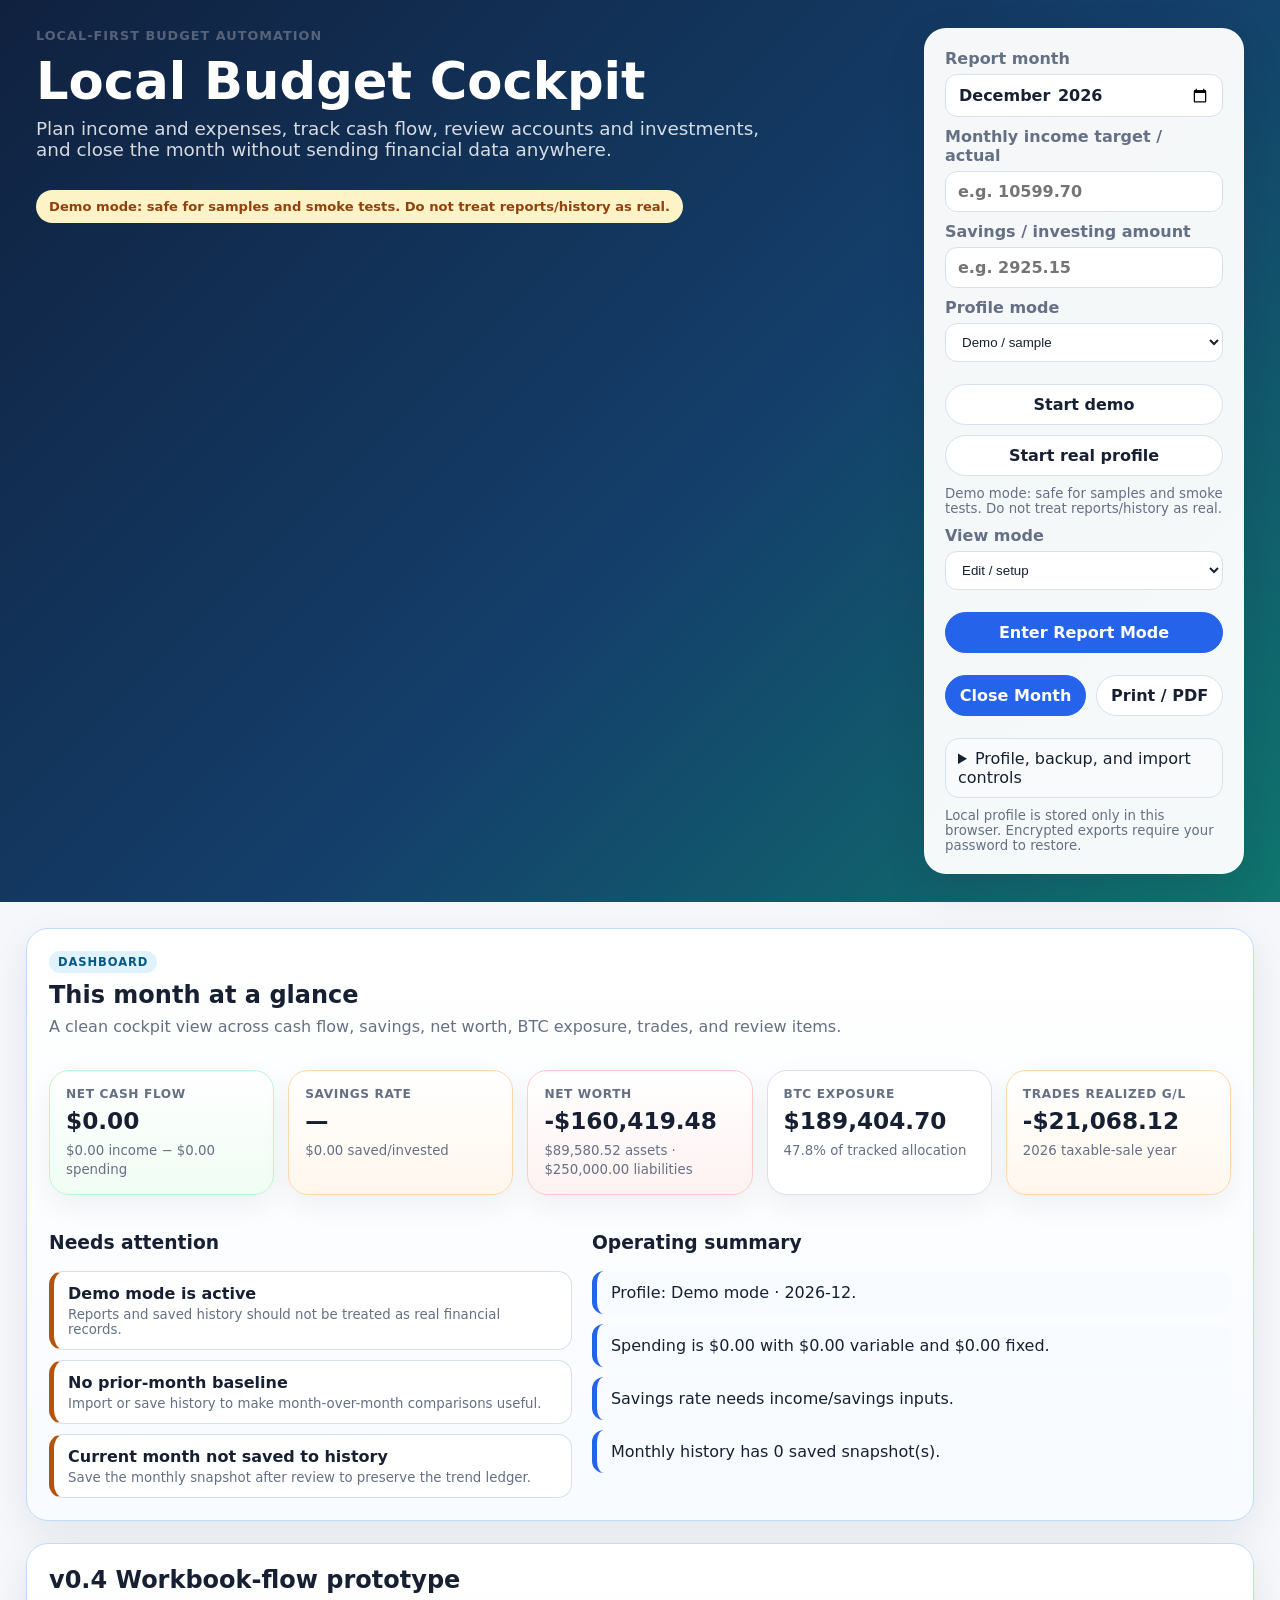
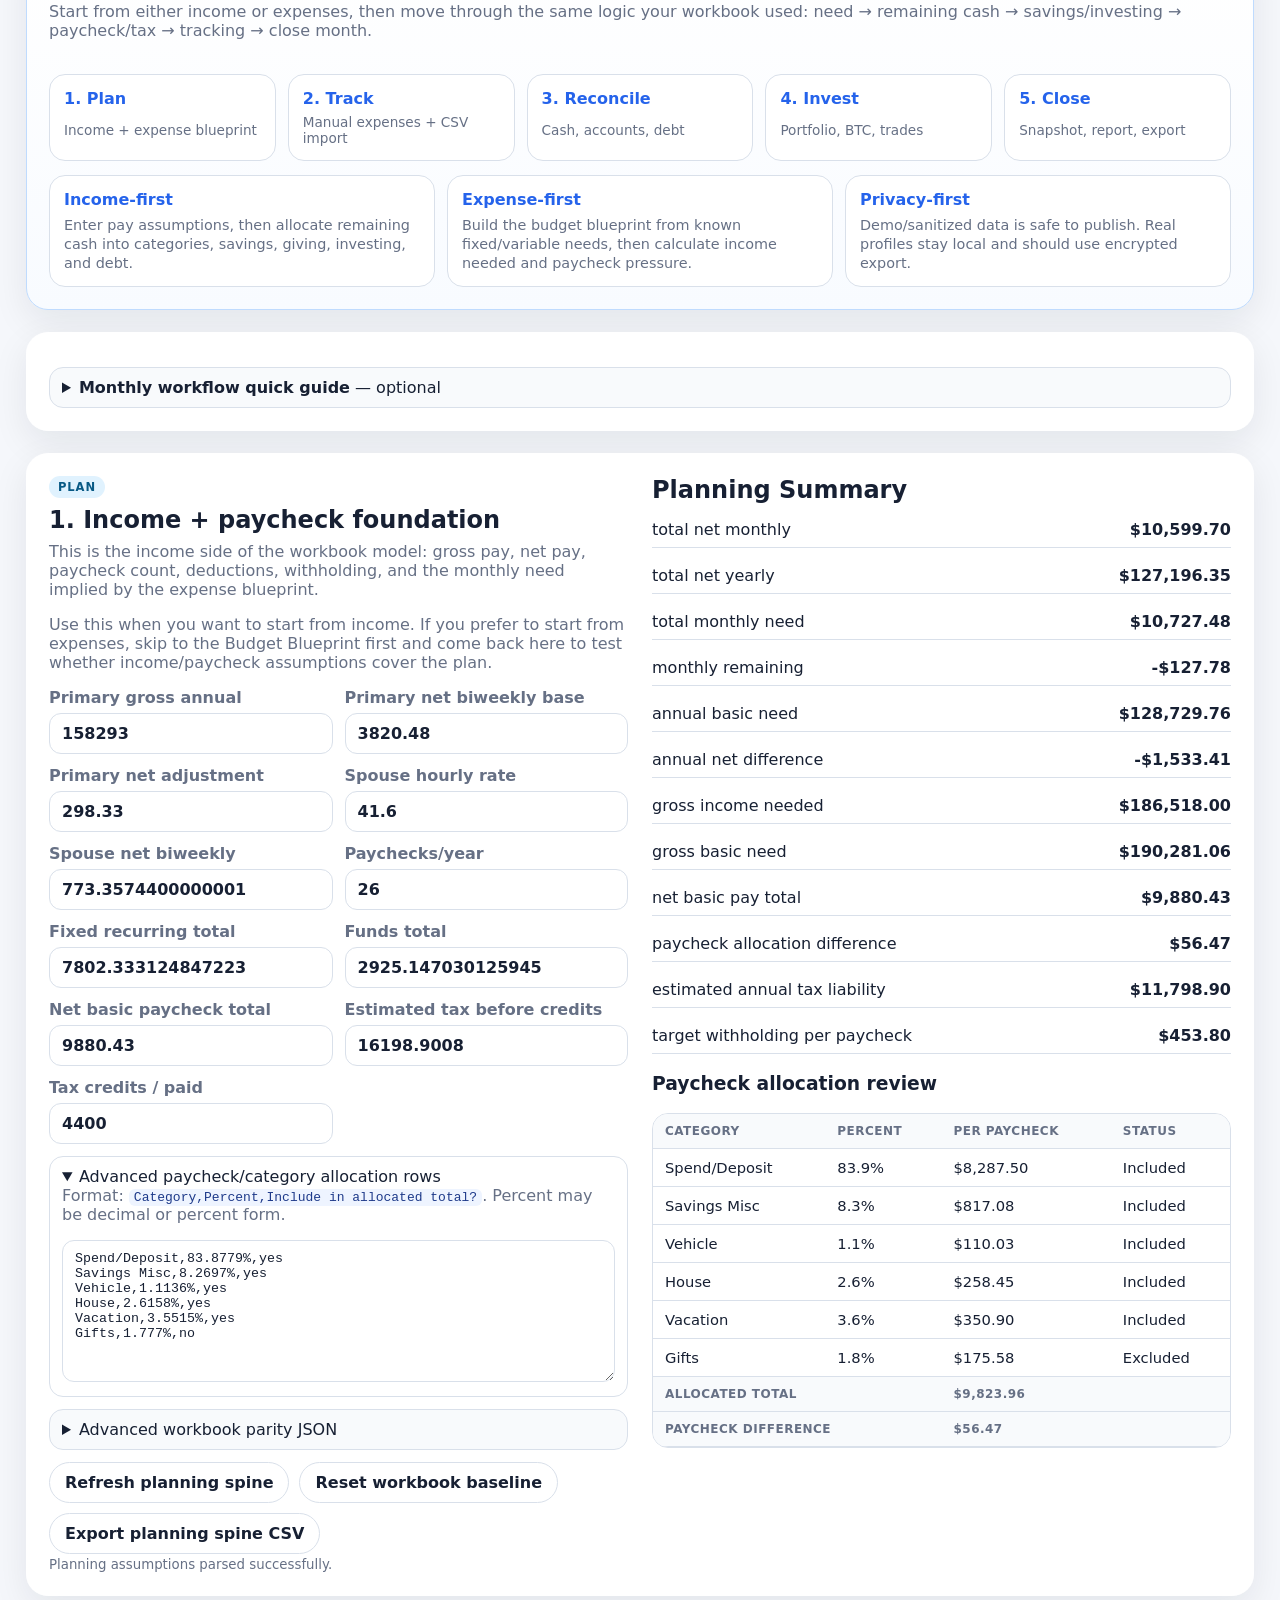
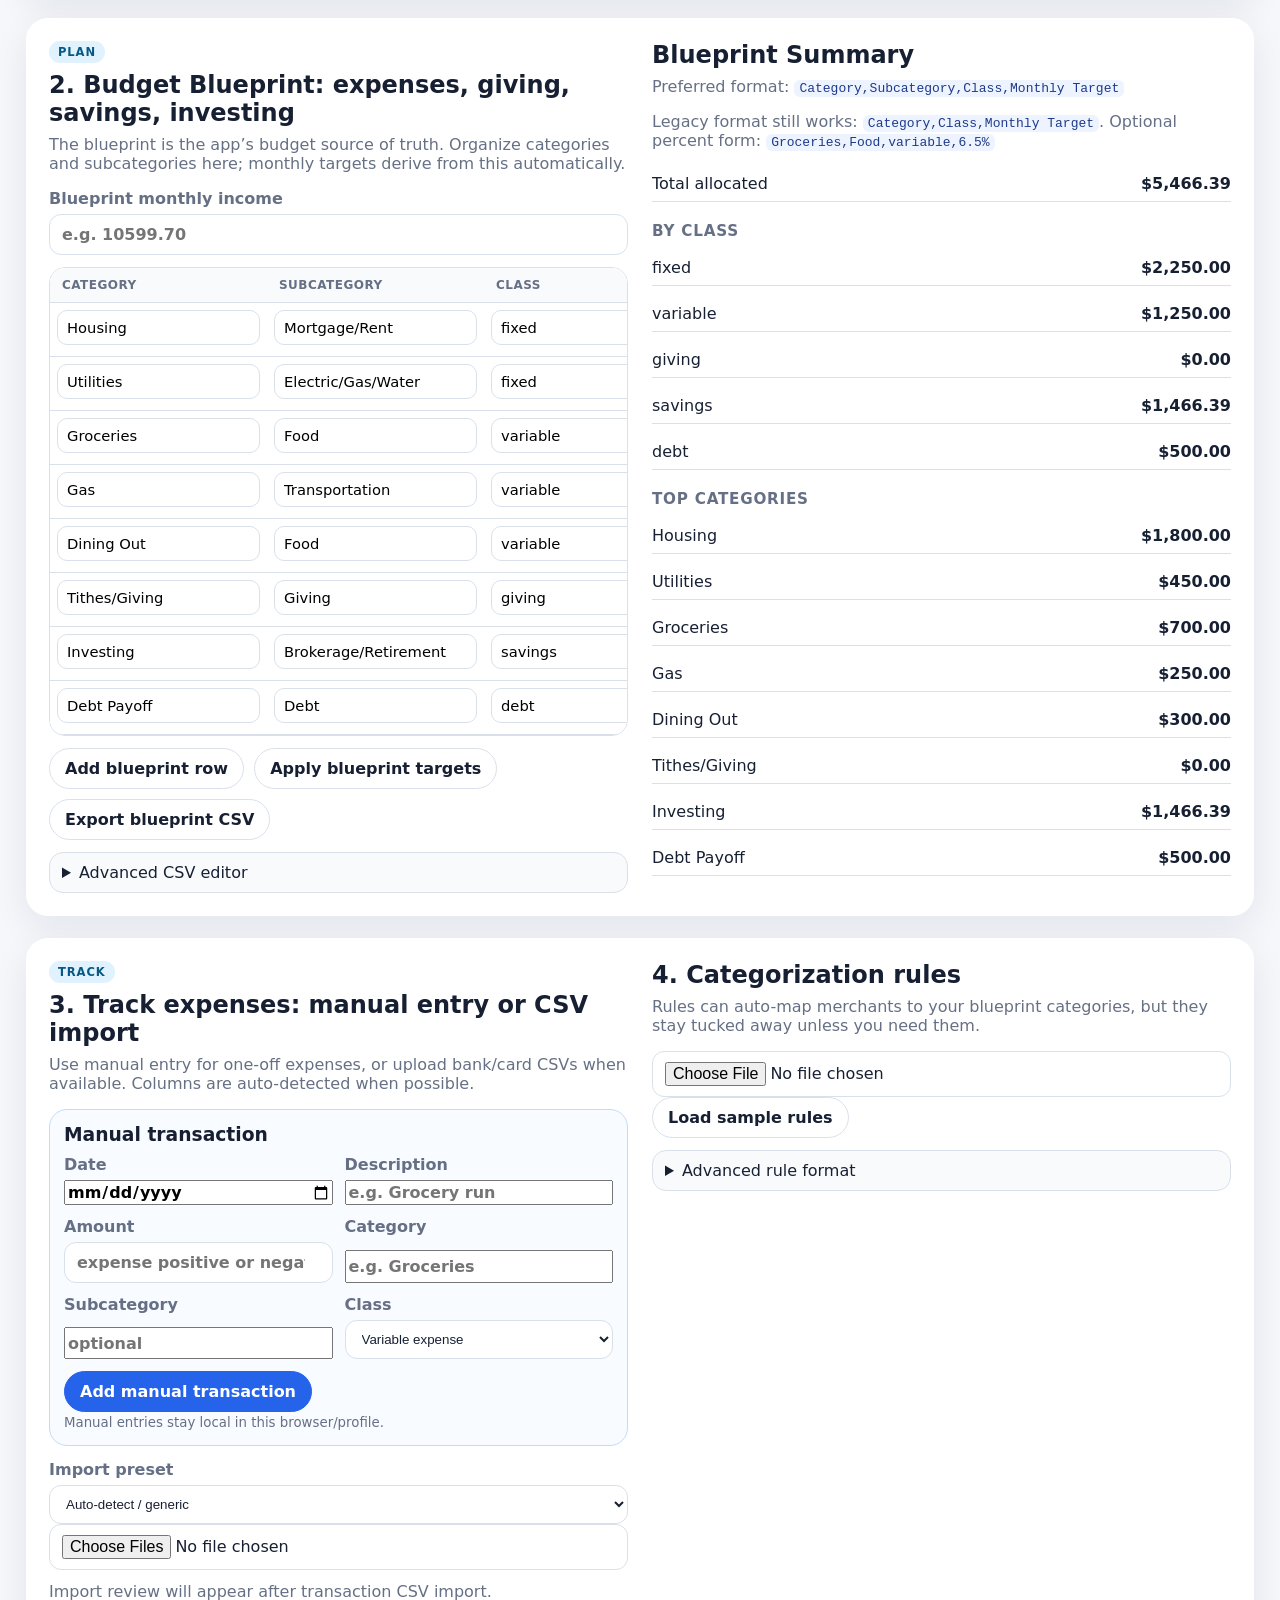
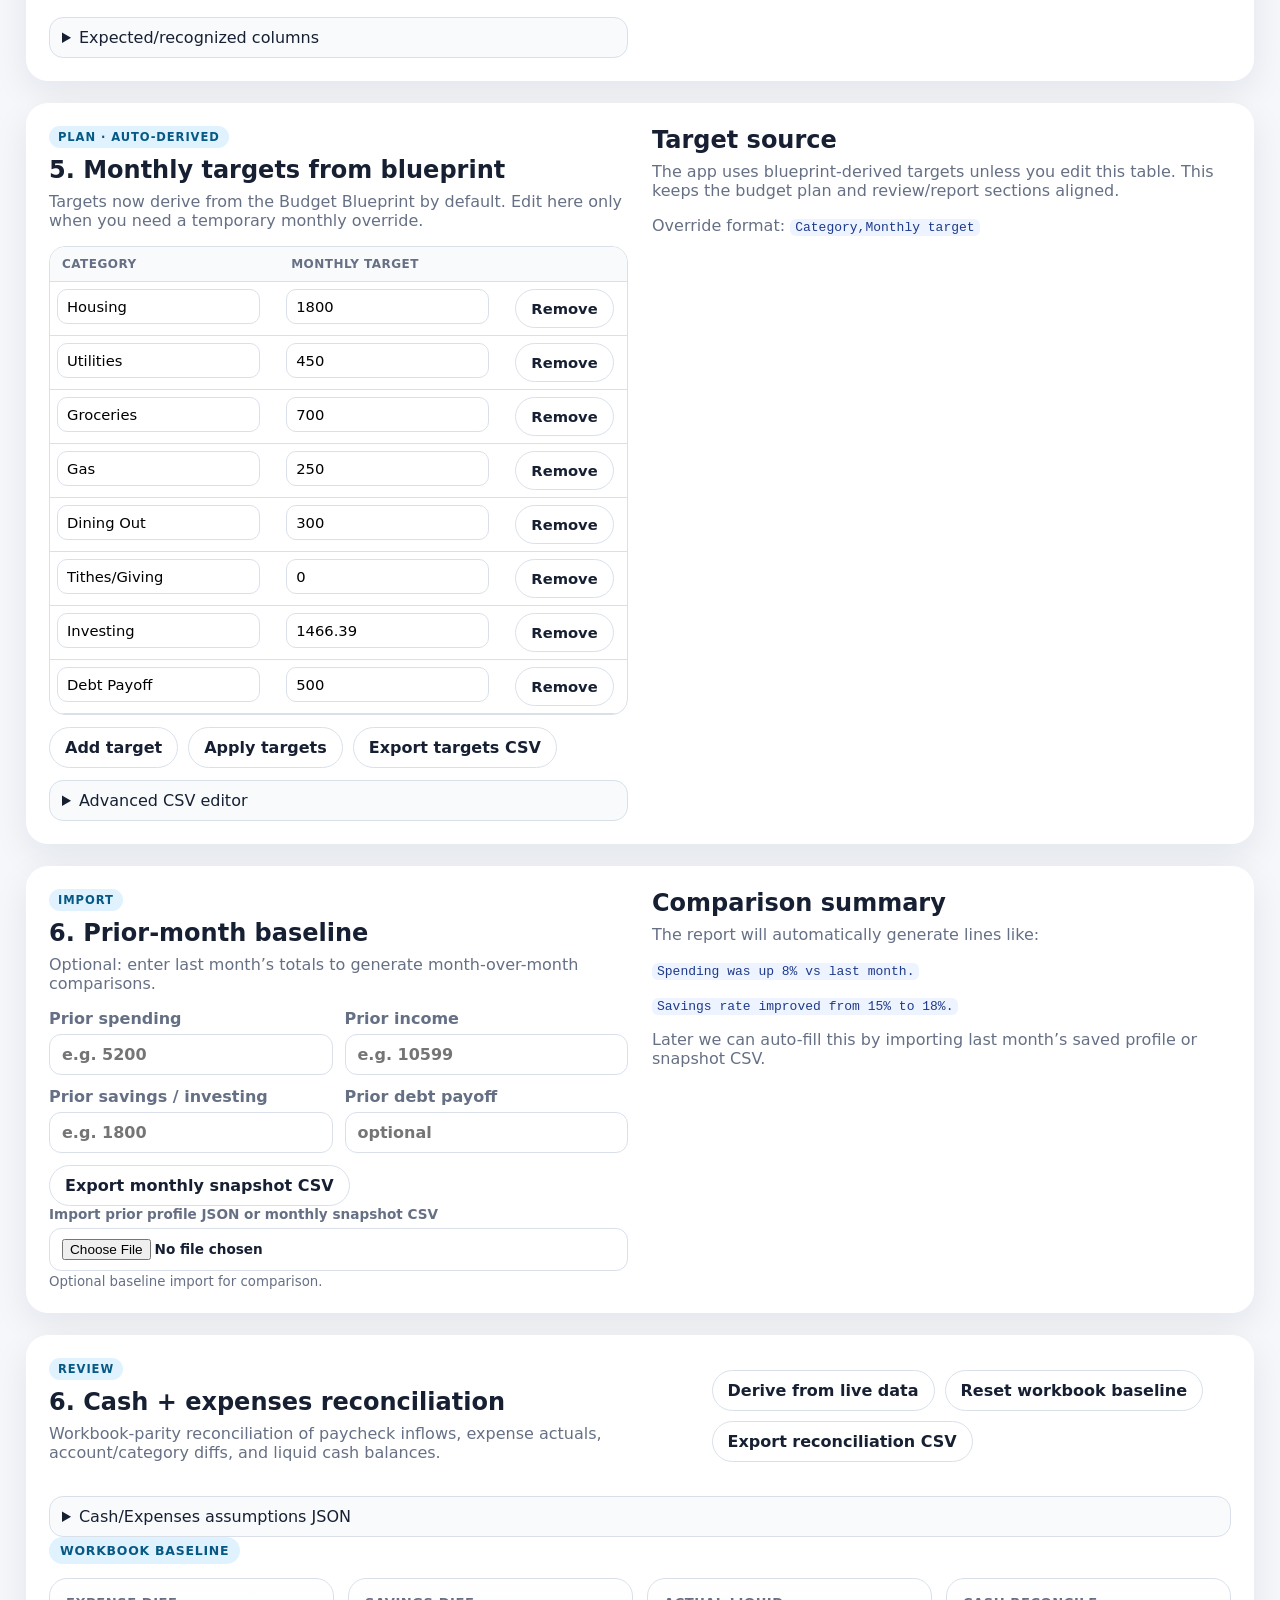
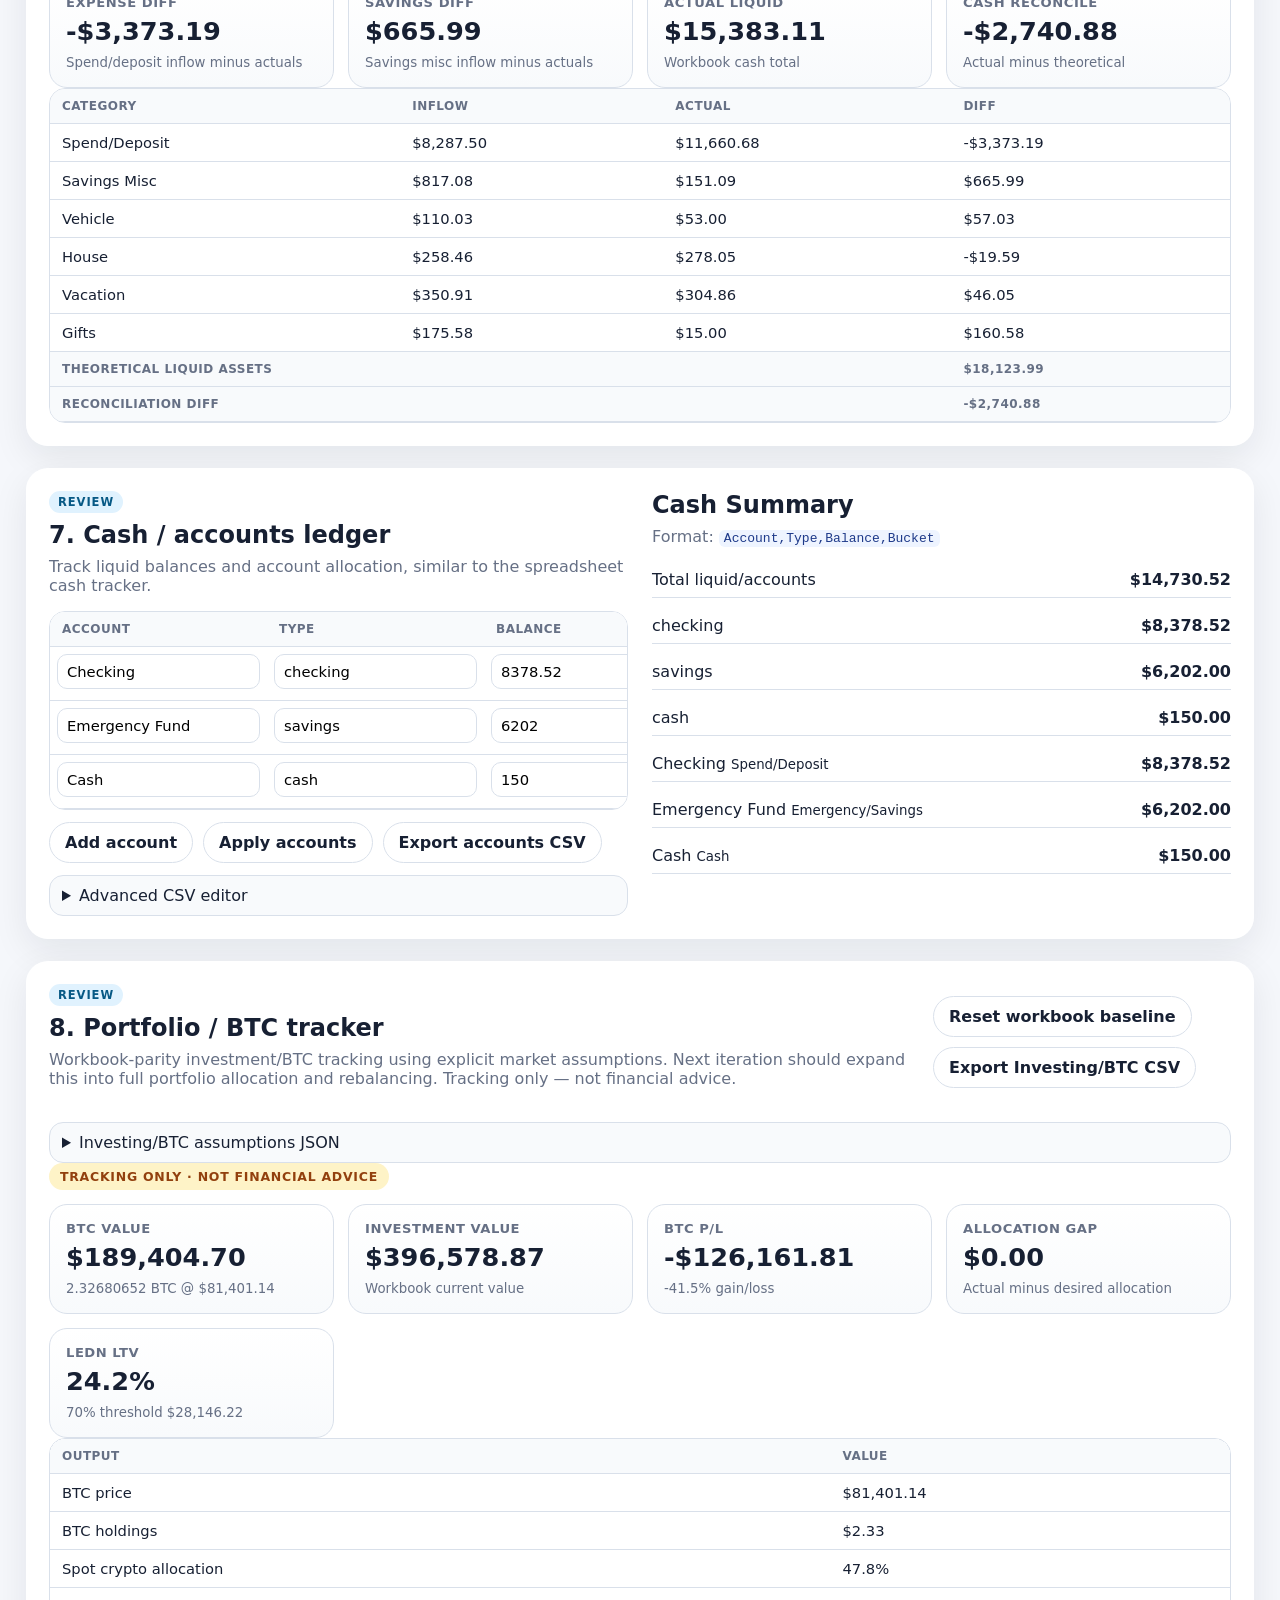
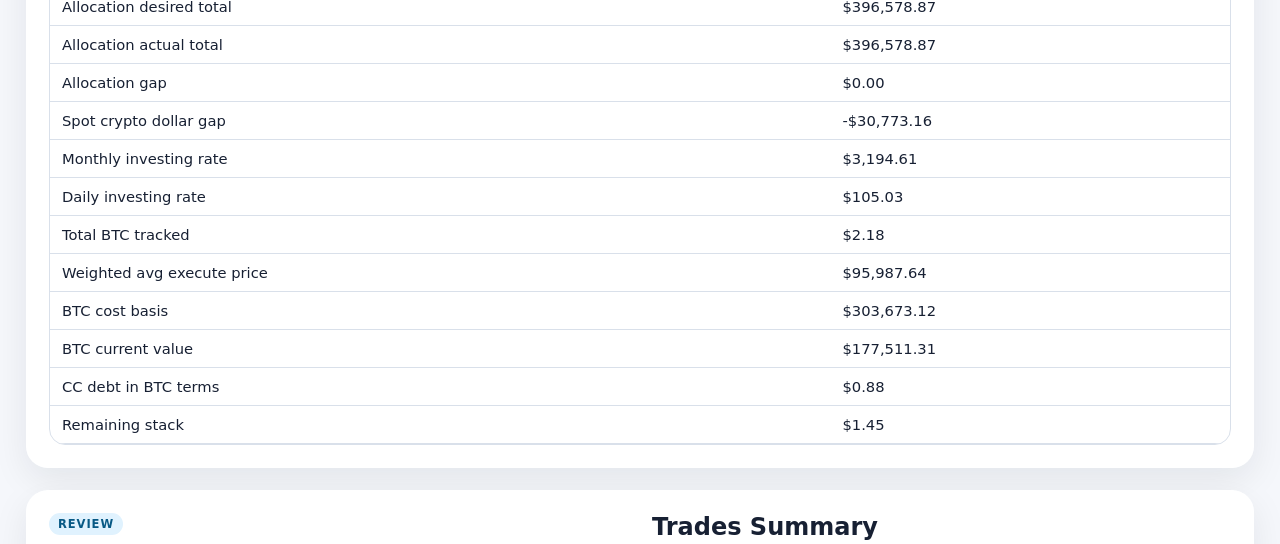
==== index.html @ e35a7cdb "Publish sanitized budget prototype v0.4" ====
<!doctype html>
<meta charset="utf-8">
<meta name="viewport" content="width=device-width, initial-scale=1">
<title>Personal Budget Automation Preview</title>
<meta http-equiv="refresh" content="0; url=app/">
<p>Redirecting to <a href="app/">Personal Budget Automation Preview</a>.</p>
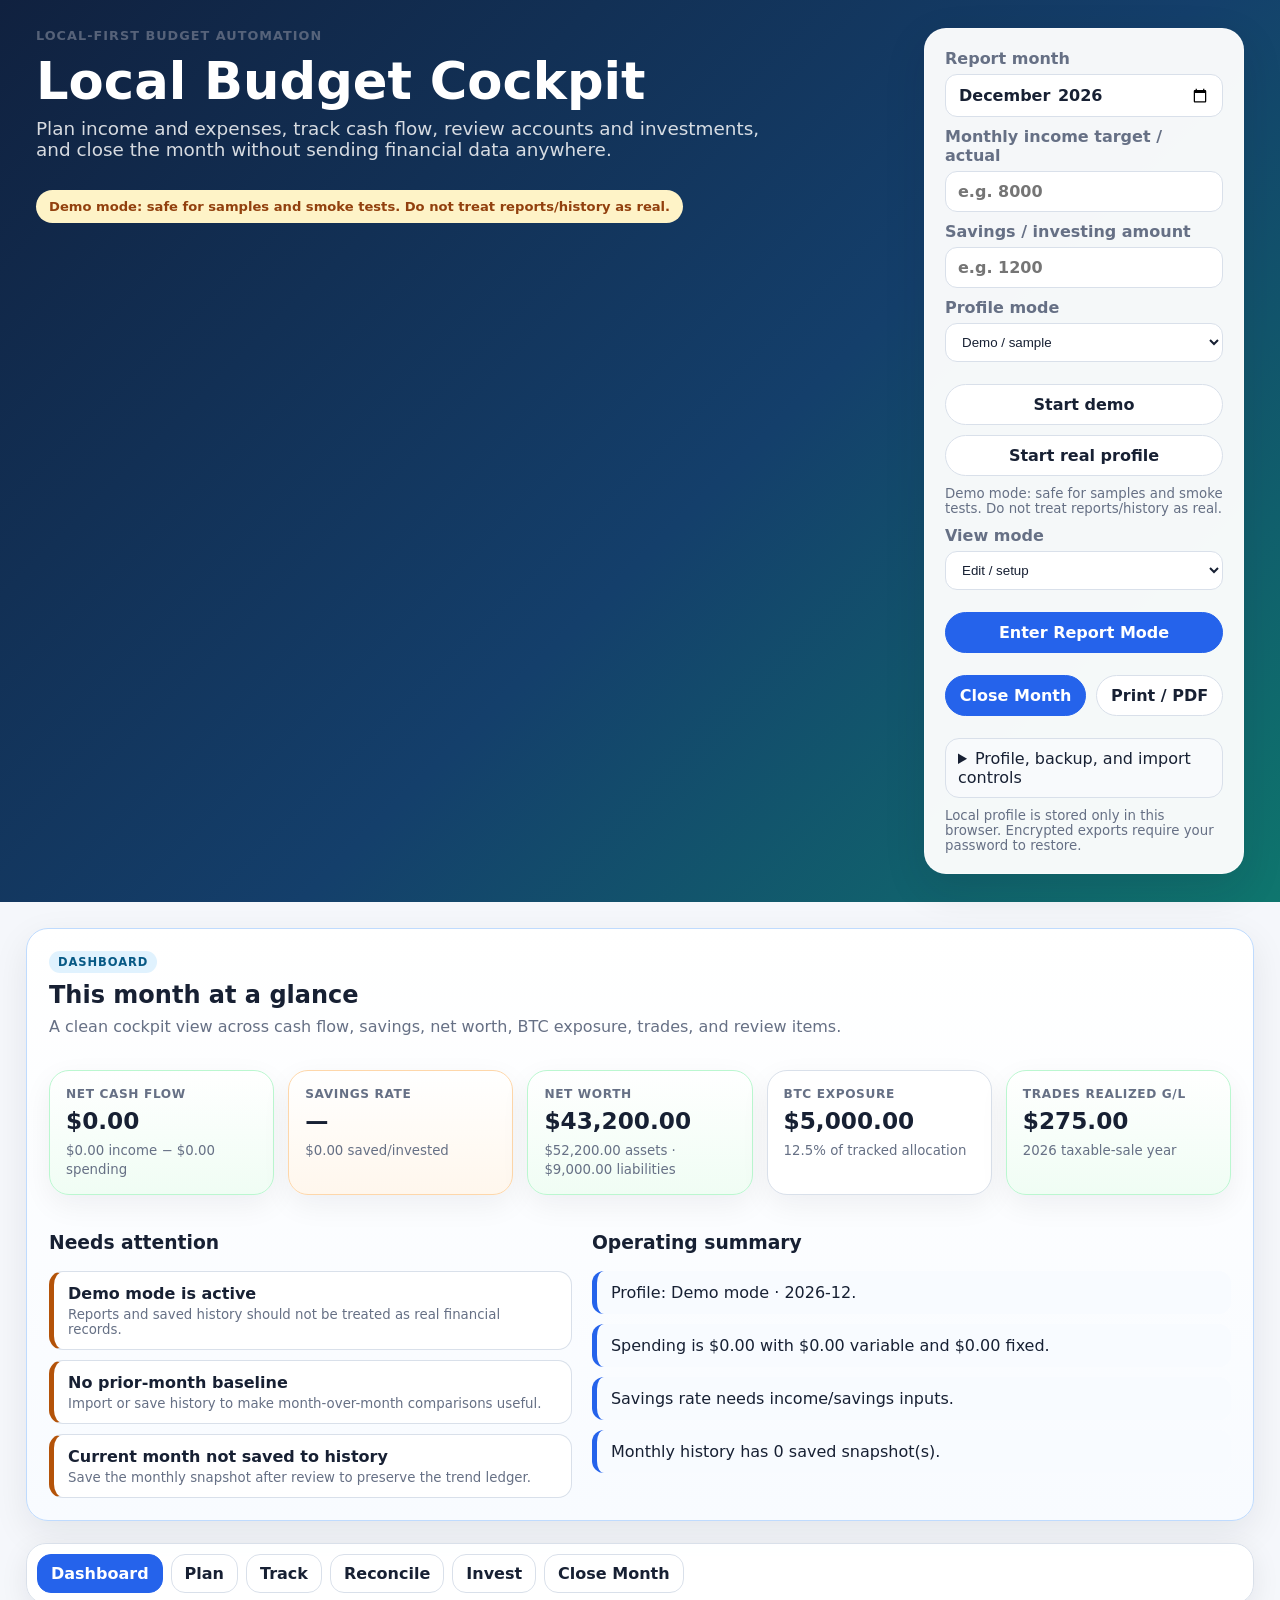
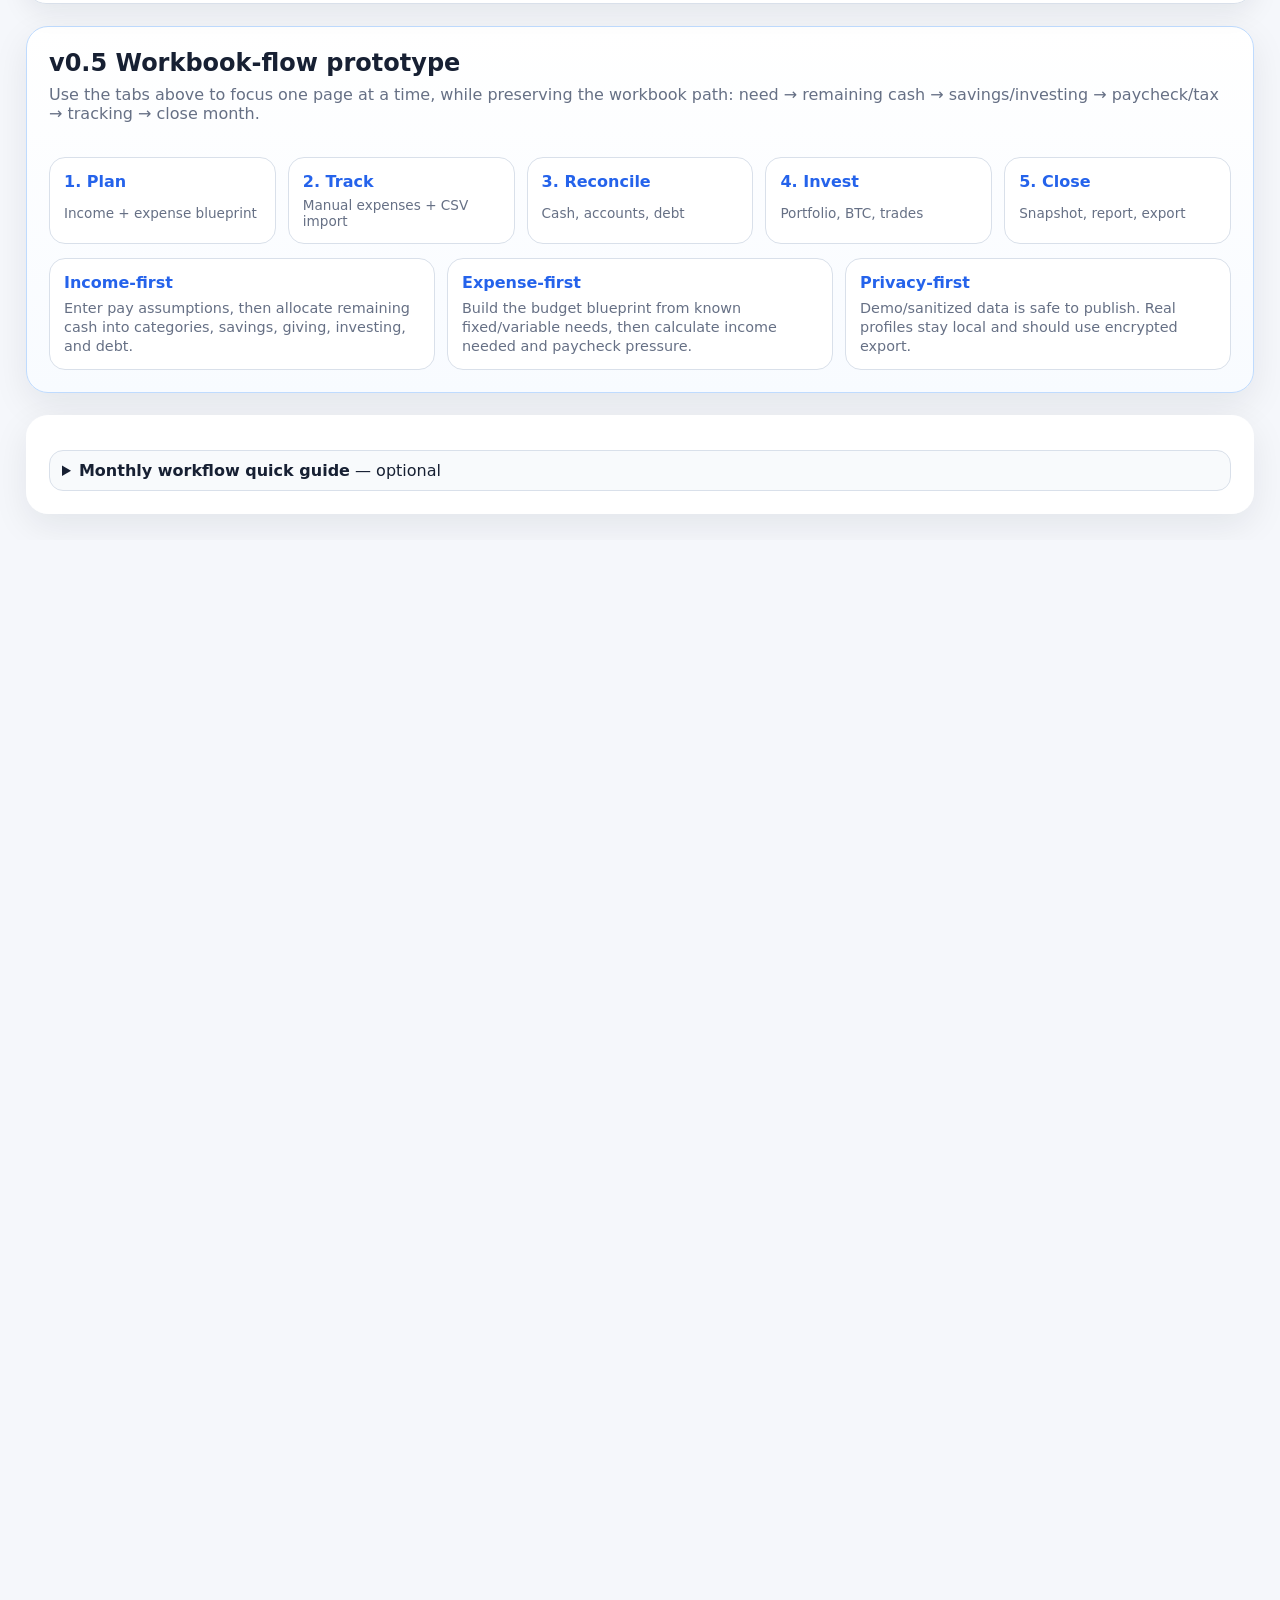
==== commit deee960e: "budget: publish v0.5 sanitized workbook preview" ====
--- a/index.html
+++ b/index.html
@@ -1,6 +1,6 @@
 <!doctype html>
-<meta charset="utf-8">
-<meta name="viewport" content="width=device-width, initial-scale=1">
+<meta charset="utf-8" />
+<meta name="viewport" content="width=device-width, initial-scale=1" />
 <title>Personal Budget Automation Preview</title>
-<meta http-equiv="refresh" content="0; url=app/">
-<p>Redirecting to <a href="app/">Personal Budget Automation Preview</a>.</p>
+<meta http-equiv="refresh" content="0; url=./app/" />
+<a href="./app/">Open the Personal Budget Automation preview</a>
